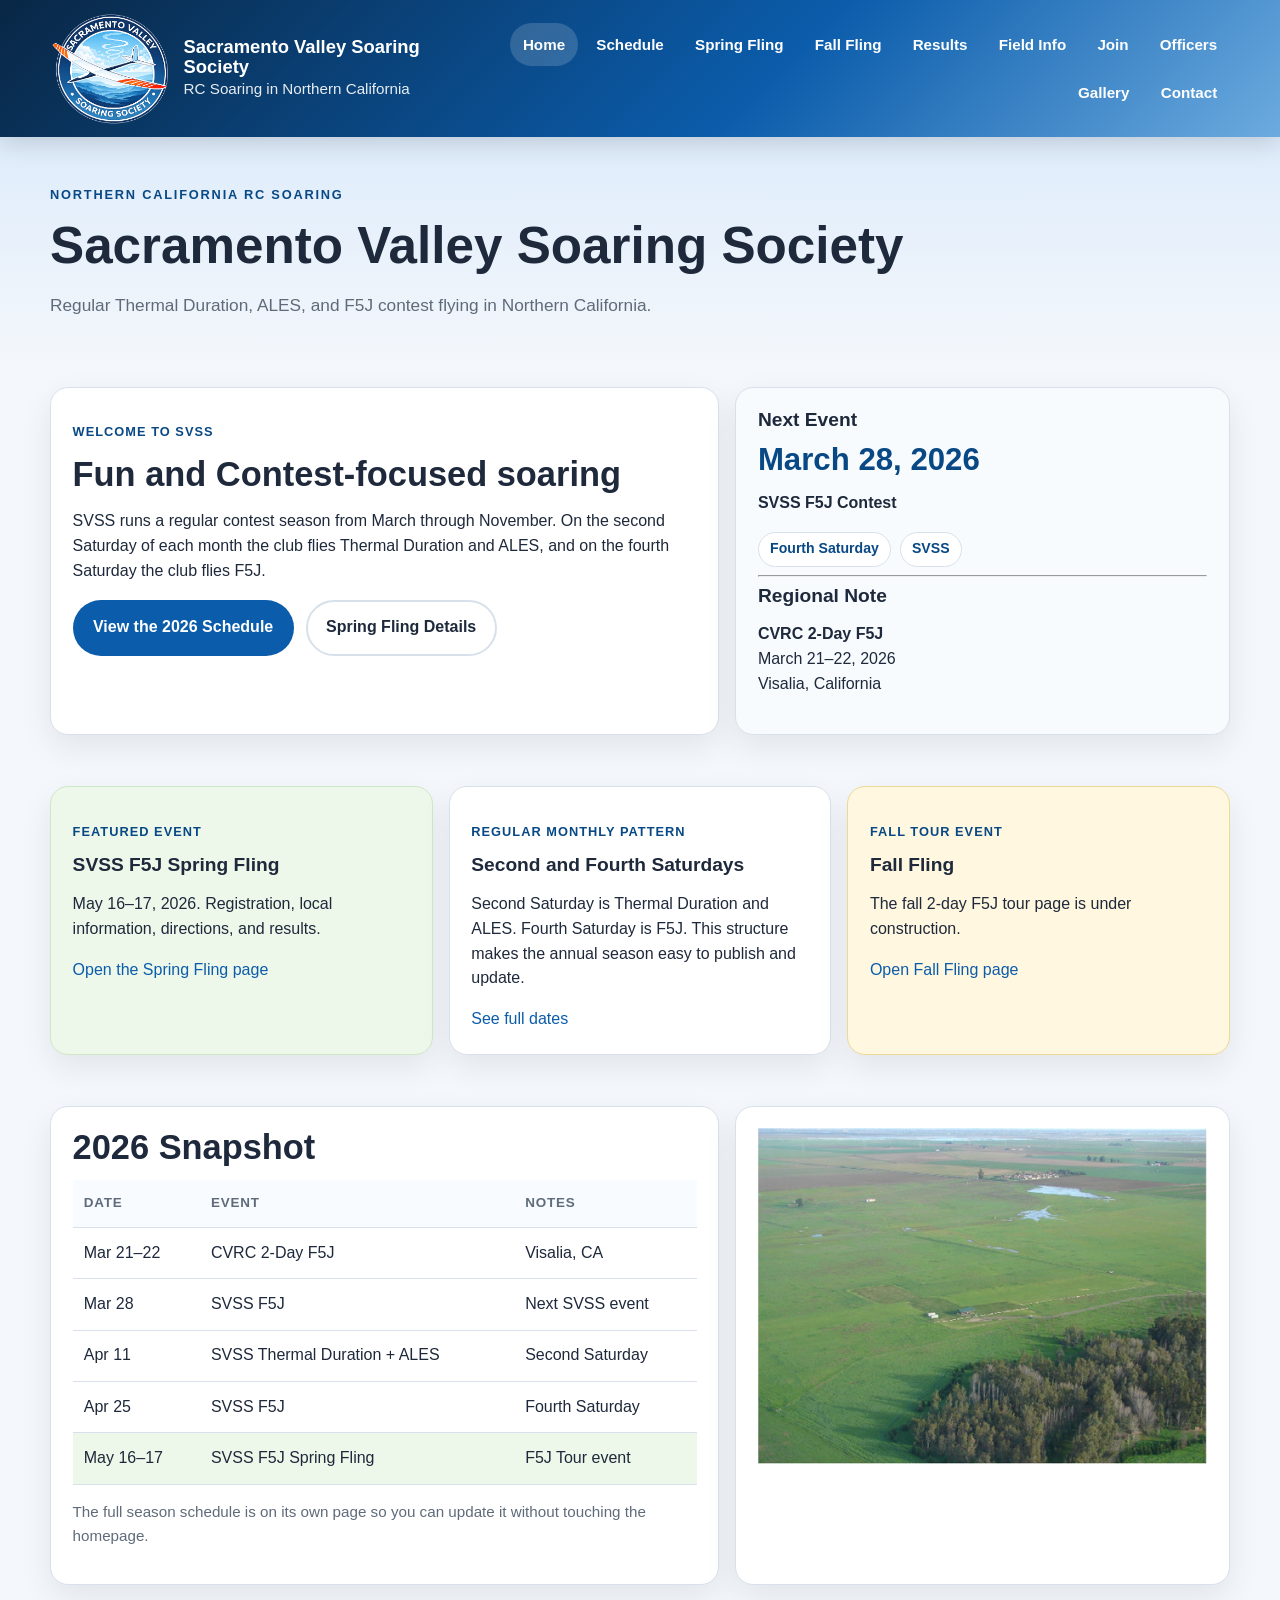
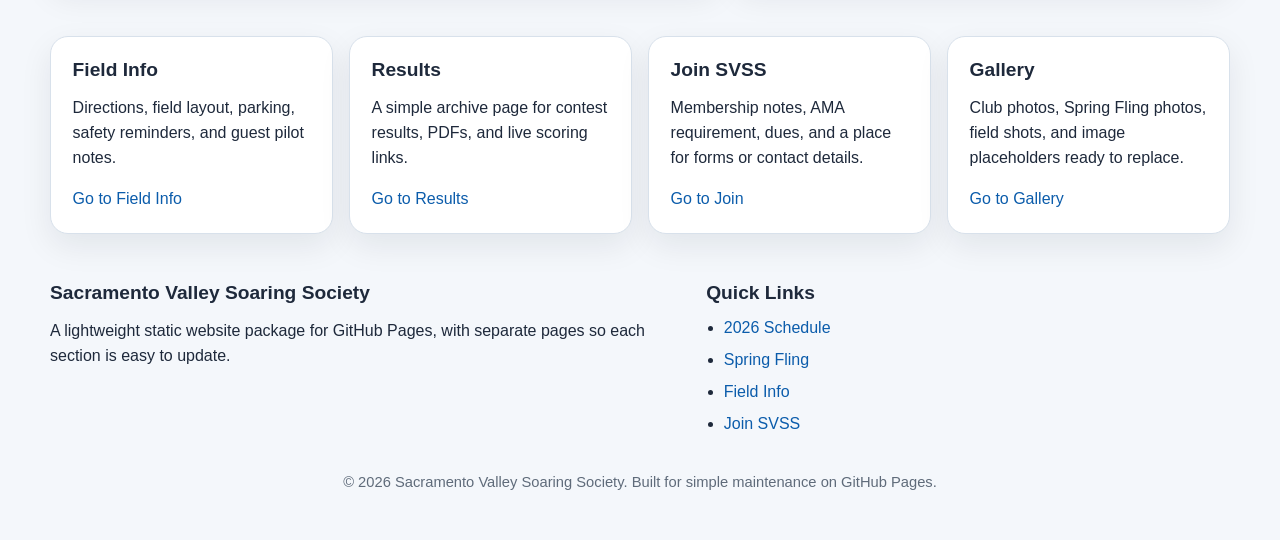
==== index.html @ bd1df6ab "removed some placeholder text" ====
<!DOCTYPE html>
<html lang="en">
<head>
  <meta charset="UTF-8" />
  <meta name="viewport" content="width=device-width, initial-scale=1.0" />
  <title>Home | SVSS</title>
  <meta name="description" content="Sacramento Valley Soaring Society website" />
  <link rel="stylesheet" href="assets/css/styles.css" />
  
</head>
<body>
  <a class="skip-link" href="#main">Skip to content</a>
  <header class="site-header">
    <div class="container header-inner">
      <a class="brand" href="index.html" aria-label="SVSS home">
        <img src="assets/images/svss-logo.png" alt="SVSS logo" class="brand-logo" />
        <div class="brand-text">
          <strong>Sacramento Valley Soaring Society</strong>
          <span>RC Soaring in Northern California</span>
        </div>
      </a>
      <button class="nav-toggle" aria-expanded="false" aria-controls="site-nav">Menu</button>
      <nav id="site-nav" class="site-nav" aria-label="Primary navigation">
        <ul>
          <li><a href="index.html" class="active">Home</a></li>
<li><a href="schedule.html">Schedule</a></li>
<li><a href="spring-fling.html">Spring Fling</a></li>
<li><a href="fall-fling.html">Fall Fling</a></li>
<li><a href="results.html">Results</a></li>
<li><a href="field-info.html">Field Info</a></li>
<li><a href="join.html">Join</a></li>
<li><a href="officers.html">Officers</a></li>
<li><a href="gallery.html">Gallery</a></li>
<li><a href="contact.html">Contact</a></li>
        </ul>
      </nav>
    </div>
  </header>

  <section class="page-hero">
    <div class="container">
      <p class="eyebrow">Northern California RC Soaring</p>
      <h1>Sacramento Valley Soaring Society</h1>
      <p class="lead">Regular Thermal Duration, ALES, and F5J contest flying in Northern California.</p>
    </div>
  </section>

  <main id="main">
    
<section class="content-section">
  <div class="container hero-split">
    <div class="card">
      <p class="kicker">Welcome to SVSS</p>
      <h2>Fun and Contest-focused soaring</h2>
      <p>
        SVSS runs a regular contest season from March through November. On the second Saturday of each month
        the club flies Thermal Duration and ALES, and on the fourth Saturday the club flies F5J.
      </p>

      <div class="button-row">
        <a class="button primary" href="schedule.html">View the 2026 Schedule</a>
        <a class="button secondary" href="spring-fling.html">Spring Fling Details</a>
      </div>
    </div>

    <aside class="card soft">
      <h3>Next Event</h3>
      <div class="event-date">March 28, 2026</div>
      <p><strong>SVSS F5J Contest</strong></p>
      <div class="meta-row">
        <span class="pill">Fourth Saturday</span>
        <span class="pill">SVSS</span>
      </div>
      <hr />
      <h3>Regional Note</h3>
      <p>
        <strong>CVRC 2-Day F5J</strong><br />
        March 21–22, 2026<br />
        Visalia, California
      </p>
    
    </aside>
  </div>
</section>

<section class="content-section">
  <div class="container grid-3">
    <div class="card highlight">
      <p class="kicker">Featured Event</p>
      <h3>SVSS F5J Spring Fling</h3>
      <p>May 16–17, 2026. Registration, local information, directions, and results.</p>
      <a href="spring-fling.html">Open the Spring Fling page</a>
    </div>
    <div class="card">
      <p class="kicker">Regular Monthly Pattern</p>
      <h3>Second and Fourth Saturdays</h3>
      <p>
        Second Saturday is Thermal Duration and ALES. Fourth Saturday is F5J. This structure makes the annual season easy to publish and update.
      </p>
      <a href="schedule.html">See full dates</a>
    </div>
    <div class="card warning">
      <p class="kicker">Fall Tour Event</p>
      <h3>Fall Fling</h3>
      <p>
        The fall 2-day F5J tour page is under construction.
      </p>
      <a href="fall-fling.html">Open Fall Fling page</a>
    </div>
  </div>
</section>

<section class="content-section">
  <div class="container grid-2">
    <div class="card">
      <h2>2026 Snapshot</h2>
      <table>
        <thead>
          <tr><th>Date</th><th>Event</th><th>Notes</th></tr>
        </thead>
        <tbody>
          <tr><td>Mar 21–22</td><td>CVRC 2-Day F5J</td><td>Visalia, CA</td></tr>
          <tr><td>Mar 28</td><td>SVSS F5J</td><td>Next SVSS event</td></tr>
          <tr><td>Apr 11</td><td>SVSS Thermal Duration + ALES</td><td>Second Saturday</td></tr>
          <tr><td>Apr 25</td><td>SVSS F5J</td><td>Fourth Saturday</td></tr>
          <tr class="featured-row"><td>May 16–17</td><td>SVSS F5J Spring Fling</td><td>F5J Tour event</td></tr>
        </tbody>
      </table>
      <p class="small-note">The full season schedule is on its own page so you can update it without touching the homepage.</p>
    </div>
    <div class="card">
      <img src="assets/images/hero-field.png" alt="Placeholder for the flying field hero image" />
    </div>
  </div>
</section>

<section class="content-section">
  <div class="container grid-4">
    <div class="card">
      <h3>Field Info</h3>
      <p>Directions, field layout, parking, safety reminders, and guest pilot notes.</p>
      <a href="field-info.html">Go to Field Info</a>
    </div>
    <div class="card">
      <h3>Results</h3>
      <p>A simple archive page for contest results, PDFs, and live scoring links.</p>
      <a href="results.html">Go to Results</a>
    </div>
    <div class="card">
      <h3>Join SVSS</h3>
      <p>Membership notes, AMA requirement, dues, and a place for forms or contact details.</p>
      <a href="join.html">Go to Join</a>
    </div>
    <div class="card">
      <h3>Gallery</h3>
      <p>Club photos, Spring Fling photos, field shots, and image placeholders ready to replace.</p>
      <a href="gallery.html">Go to Gallery</a>
    </div>
  </div>
</section>

  </main>

  <footer class="site-footer">
    <div class="container footer-grid">
      <div>
        <h3>Sacramento Valley Soaring Society</h3>
        <p>
          A lightweight static website package for GitHub Pages, with separate pages so each section is easy to update.
        </p>
      </div>
      <div>
        <h3>Quick Links</h3>
        <ul class="footer-links">
          <li><a href="schedule.html">2026 Schedule</a></li>
          <li><a href="spring-fling.html">Spring Fling</a></li>
          <li><a href="field-info.html">Field Info</a></li>
          <li><a href="join.html">Join SVSS</a></li>
        </ul>
      </div>
    </div>
    <div class="container footer-bottom">
      <p>© 2026 Sacramento Valley Soaring Society. Built for simple maintenance on GitHub Pages.</p>
    </div>
  </footer>

  <script>
    const toggle = document.querySelector('.nav-toggle');
    const nav = document.querySelector('.site-nav');
    if (toggle && nav) {
      toggle.addEventListener('click', () => {
        const expanded = toggle.getAttribute('aria-expanded') === 'true';
        toggle.setAttribute('aria-expanded', String(!expanded));
        nav.classList.toggle('open');
      });
    }
  </script>
</body>
</html>
---- assets/css/styles.css ----
:root {
  --bg: #f4f7fb;
  --surface: #ffffff;
  --surface-alt: #eef4fb;
  --surface-soft: #f8fbfe;
  --text: #1e293b;
  --muted: #5f6b7a;
  --accent: #0b5cab;
  --accent-dark: #084985;
  --accent-soft: #d9e9fb;
  --highlight: #eef8ea;
  --highlight-border: #cfe7c5;
  --warning: #fff7df;
  --warning-border: #ecd995;
  --border: #d8e1eb;
  --shadow: 0 12px 32px rgba(15, 23, 42, 0.08);
  --radius: 18px;
  --radius-sm: 12px;
  --max: 1180px;
}
* { box-sizing: border-box; }
html { scroll-behavior: smooth; }
body {
  margin: 0;
  font-family: Arial, Helvetica, sans-serif;
  color: var(--text);
  background: var(--bg);
  line-height: 1.55;
}
img { max-width: 100%; display: block; }
a { color: var(--accent); text-decoration: none; }
a:hover { text-decoration: underline; }
.skip-link {
  position: absolute;
  left: -9999px;
  top: 0;
}
.skip-link:focus {
  left: 1rem;
  top: 1rem;
  z-index: 999;
  background: #fff;
  padding: 0.75rem 1rem;
  border-radius: 999px;
  border: 2px solid var(--accent);
}
.container {
  width: min(var(--max), calc(100% - 2rem));
  margin: 0 auto;
}
.site-header {
  position: sticky;
  top: 0;
  z-index: 100;
  background: linear-gradient(135deg, #092745 0%, #0b5cab 60%, #6cabdf 100%);
  color: #fff;
  box-shadow: 0 6px 24px rgba(0, 0, 0, 0.15);
}
.header-inner {
  display: flex;
  align-items: center;
  gap: 1rem;
  justify-content: space-between;
  padding: 0.85rem 0;
}
.brand {
  display: flex;
  align-items: center;
  gap: 0.85rem;
  color: #fff;
  min-width: 0;
}
.brand:hover { text-decoration: none; }
.brand-logo {
  width: 120px;
  height: 110px;
  flex: 0 0 auto;
}
.brand-text {
  display: flex;
  flex-direction: column;
}
.brand-text strong {
  font-size: 1.15rem;
  line-height: 1.1;
}
.brand-text span {
  font-size: 0.95rem;
  opacity: 0.9;
}
.site-nav ul {
  list-style: none;
  display: flex;
  gap: 0.35rem;
  margin: 0;
  padding: 0;
  flex-wrap: wrap;
  justify-content: flex-end;
}
.site-nav a {
  display: inline-block;
  color: #fff;
  padding: 0.6rem 0.8rem;
  border-radius: 999px;
  font-weight: 700;
  font-size: 0.95rem;
}
.site-nav a:hover,
.site-nav a.active {
  text-decoration: none;
  background: rgba(255,255,255,0.16);
}
.nav-toggle {
  display: none;
  border: 1px solid rgba(255,255,255,0.28);
  background: rgba(255,255,255,0.08);
  color: #fff;
  border-radius: 999px;
  padding: 0.6rem 0.95rem;
  font-weight: 700;
}
.page-hero {
  background: linear-gradient(180deg, #deecfb 0%, #f4f7fb 100%);
  padding: 3rem 0 2rem;
}
.eyebrow {
  text-transform: uppercase;
  letter-spacing: 0.14em;
  font-size: 0.8rem;
  font-weight: 800;
  color: var(--accent-dark);
  margin: 0 0 0.75rem;
}
h1, h2, h3 {
  line-height: 1.12;
  margin: 0 0 0.8rem;
}
h1 { font-size: clamp(2rem, 5vw, 3.2rem); }
h2 { font-size: clamp(1.5rem, 3vw, 2.15rem); }
h3 { font-size: 1.2rem; }
.lead {
  max-width: 68ch;
  color: var(--muted);
  font-size: 1.08rem;
}
section.content-section {
  padding: 1.2rem 0 2rem;
}
.grid-2, .grid-3, .grid-4 {
  display: grid;
  gap: 1rem;
}
.grid-2 { grid-template-columns: 1.15fr 0.85fr; }
.grid-3 { grid-template-columns: repeat(3, 1fr); }
.grid-4 { grid-template-columns: repeat(4, 1fr); }
.card {
  background: var(--surface);
  border: 1px solid var(--border);
  border-radius: var(--radius);
  box-shadow: var(--shadow);
  padding: 1.35rem;
}
.card.soft {
  background: var(--surface-soft);
}
.card.highlight {
  background: var(--highlight);
  border-color: var(--highlight-border);
}
.card.warning {
  background: var(--warning);
  border-color: var(--warning-border);
}
.kicker {
  color: var(--accent-dark);
  font-weight: 800;
  text-transform: uppercase;
  letter-spacing: 0.08em;
  font-size: 0.8rem;
}
.button-row {
  display: flex;
  flex-wrap: wrap;
  gap: 0.75rem;
  margin-top: 1rem;
}
.button {
  display: inline-block;
  border-radius: 999px;
  padding: 0.85rem 1.15rem;
  font-weight: 700;
  border: 2px solid transparent;
}
.button.primary {
  background: var(--accent);
  color: #fff;
}
.button.primary:hover {
  text-decoration: none;
  background: var(--accent-dark);
}
.button.secondary {
  background: #fff;
  color: var(--text);
  border-color: var(--border);
}
.button.secondary:hover {
  text-decoration: none;
  border-color: var(--accent);
}
.meta-row {
  display: flex;
  flex-wrap: wrap;
  gap: 0.55rem;
  margin-top: 0.75rem;
}
.pill {
  display: inline-flex;
  align-items: center;
  padding: 0.35rem 0.7rem;
  border: 1px solid var(--border);
  border-radius: 999px;
  background: #fff;
  font-size: 0.88rem;
  font-weight: 700;
  color: var(--accent-dark);
}
.event-date {
  font-size: 1.95rem;
  line-height: 1;
  font-weight: 800;
  color: var(--accent-dark);
  margin-bottom: 0.35rem;
}
.small-note, .muted {
  color: var(--muted);
  font-size: 0.95rem;
}
table {
  width: 100%;
  border-collapse: collapse;
  margin-top: 0.85rem;
}
th, td {
  text-align: left;
  padding: 0.8rem 0.7rem;
  border-bottom: 1px solid var(--border);
  vertical-align: top;
}
thead th {
  text-transform: uppercase;
  letter-spacing: 0.06em;
  font-size: 0.84rem;
  color: var(--muted);
  background: #f8fbff;
}
tbody tr:hover {
  background: #fbfdff;
}
.featured-row {
  background: #eef8ea;
}
.list-clean {
  margin: 0;
  padding-left: 1.1rem;
}
.list-clean li { margin-bottom: 0.45rem; }
.callout {
  padding: 1rem;
  border-radius: var(--radius-sm);
  background: var(--surface-alt);
  border: 1px solid #cfe1f5;
}
.map-placeholder, .photo-placeholder {
  min-height: 240px;
  border-radius: var(--radius-sm);
  border: 1px dashed #b8cadf;
  display: grid;
  place-items: center;
  text-align: center;
  padding: 1rem;
  color: #35526d;
  background:
    linear-gradient(180deg, rgba(255,255,255,0.4), rgba(255,255,255,0.4)),
    repeating-linear-gradient(135deg, #e9f1fa, #e9f1fa 18px, #dfeaf6 18px, #dfeaf6 36px);
}
.site-footer {
  padding: 1rem 0 2rem;
}
.footer-grid {
  display: grid;
  gap: 1rem;
  grid-template-columns: 1.1fr 0.9fr;
}
.footer-links {
  margin: 0;
  padding-left: 1.1rem;
}
.footer-links li { margin-bottom: 0.45rem; }
.footer-bottom {
  color: var(--muted);
  font-size: 0.92rem;
  text-align: center;
  padding-top: 0.75rem;
}
.two-col-list {
  columns: 2;
  gap: 1.5rem;
}
.hero-split {
  display: grid;
  grid-template-columns: 1.15fr 0.85fr;
  gap: 1rem;
}
.banner-note {
  border-left: 4px solid var(--accent);
  padding-left: 1rem;
}
.gallery-grid {
  display: grid;
  gap: 1rem;
  grid-template-columns: repeat(3, 1fr);
}
.gallery-grid figure {
  margin: 0;
}
.gallery-grid img {
  border-radius: var(--radius-sm);
  border: 1px solid var(--border);
  background: #fff;
}
.gallery-grid figcaption {
  margin-top: 0.5rem;
  color: var(--muted);
  font-size: 0.92rem;
}
.code-inline {
  font-family: Menlo, Consolas, monospace;
  background: #f0f5fa;
  padding: 0.1rem 0.35rem;
  border-radius: 6px;
}
@media (max-width: 980px) {
  .grid-2, .grid-3, .grid-4, .hero-split, .footer-grid, .gallery-grid {
    grid-template-columns: 1fr;
  }
  .site-nav {
    display: none;
    width: 100%;
  }
  .site-nav.open { display: block; }
  .site-nav ul {
    flex-direction: column;
    align-items: stretch;
    padding-top: 0.5rem;
  }
  .site-nav a {
    padding: 0.7rem 0.85rem;
  }
  .nav-toggle { display: inline-block; }
  .header-inner {
    flex-wrap: wrap;
  }
  .two-col-list { columns: 1; }
}
@media (max-width: 640px) {
  .page-hero {
    padding-top: 2rem;
  }
  .card {
    padding: 1rem;
  }
  th, td {
    padding: 0.7rem 0.45rem;
  }
  .event-date {
    font-size: 1.55rem;
  }
}
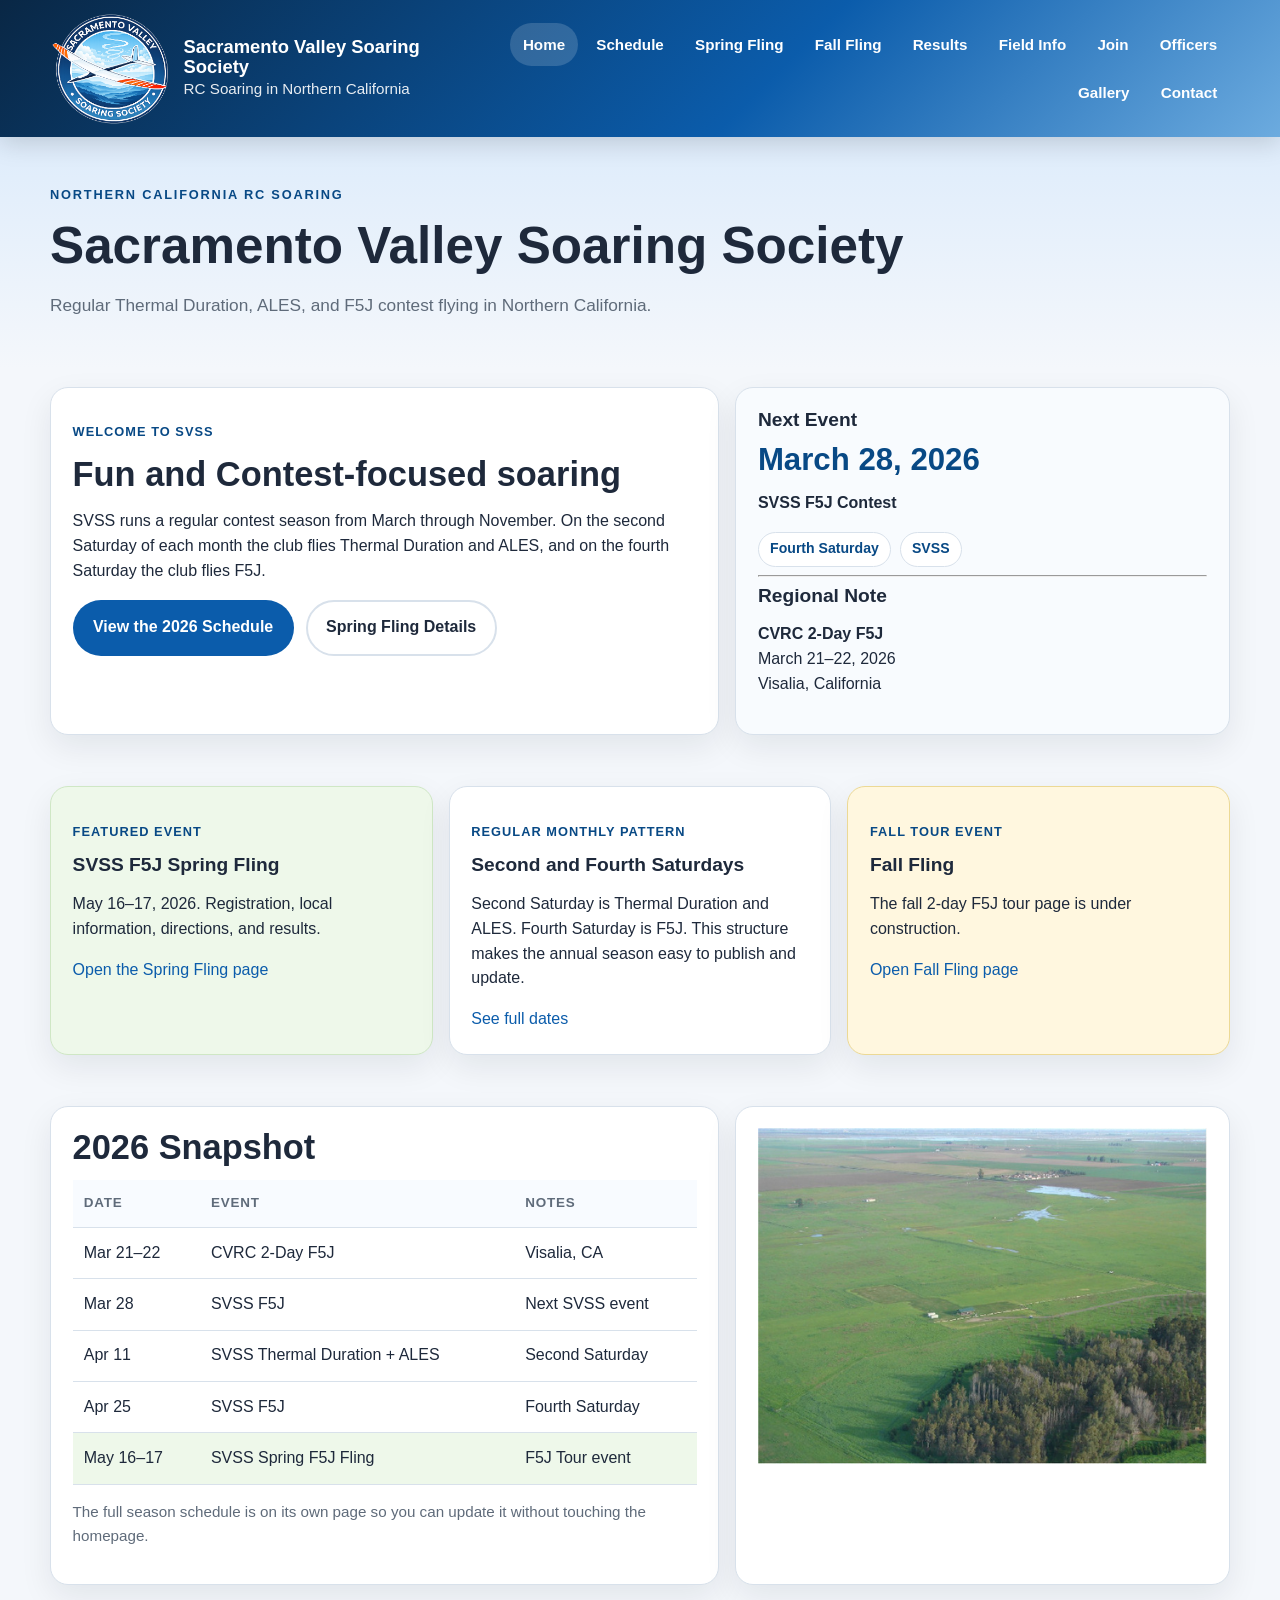
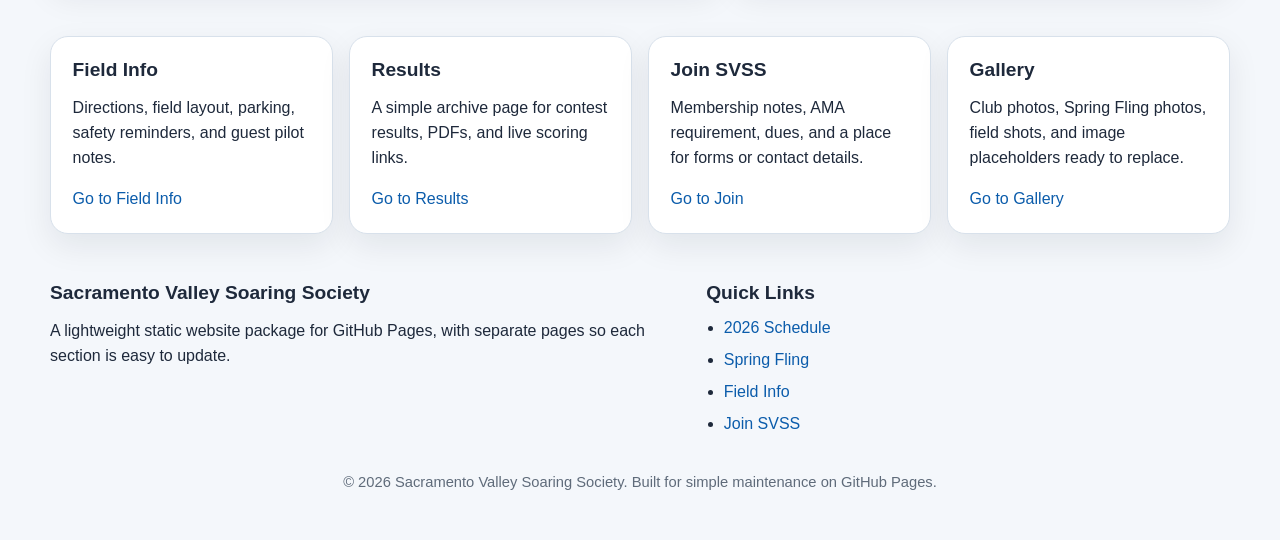
==== commit 2882ce67: "Fixed name to Spring F5J Fling" ====
--- a/index.html
+++ b/index.html
@@ -123,7 +123,7 @@
           <tr><td>Mar 28</td><td>SVSS F5J</td><td>Next SVSS event</td></tr>
           <tr><td>Apr 11</td><td>SVSS Thermal Duration + ALES</td><td>Second Saturday</td></tr>
           <tr><td>Apr 25</td><td>SVSS F5J</td><td>Fourth Saturday</td></tr>
-          <tr class="featured-row"><td>May 16–17</td><td>SVSS F5J Spring Fling</td><td>F5J Tour event</td></tr>
+          <tr class="featured-row"><td>May 16–17</td><td>SVSS Spring F5J Fling</td><td>F5J Tour event</td></tr>
         </tbody>
       </table>
       <p class="small-note">The full season schedule is on its own page so you can update it without touching the homepage.</p>
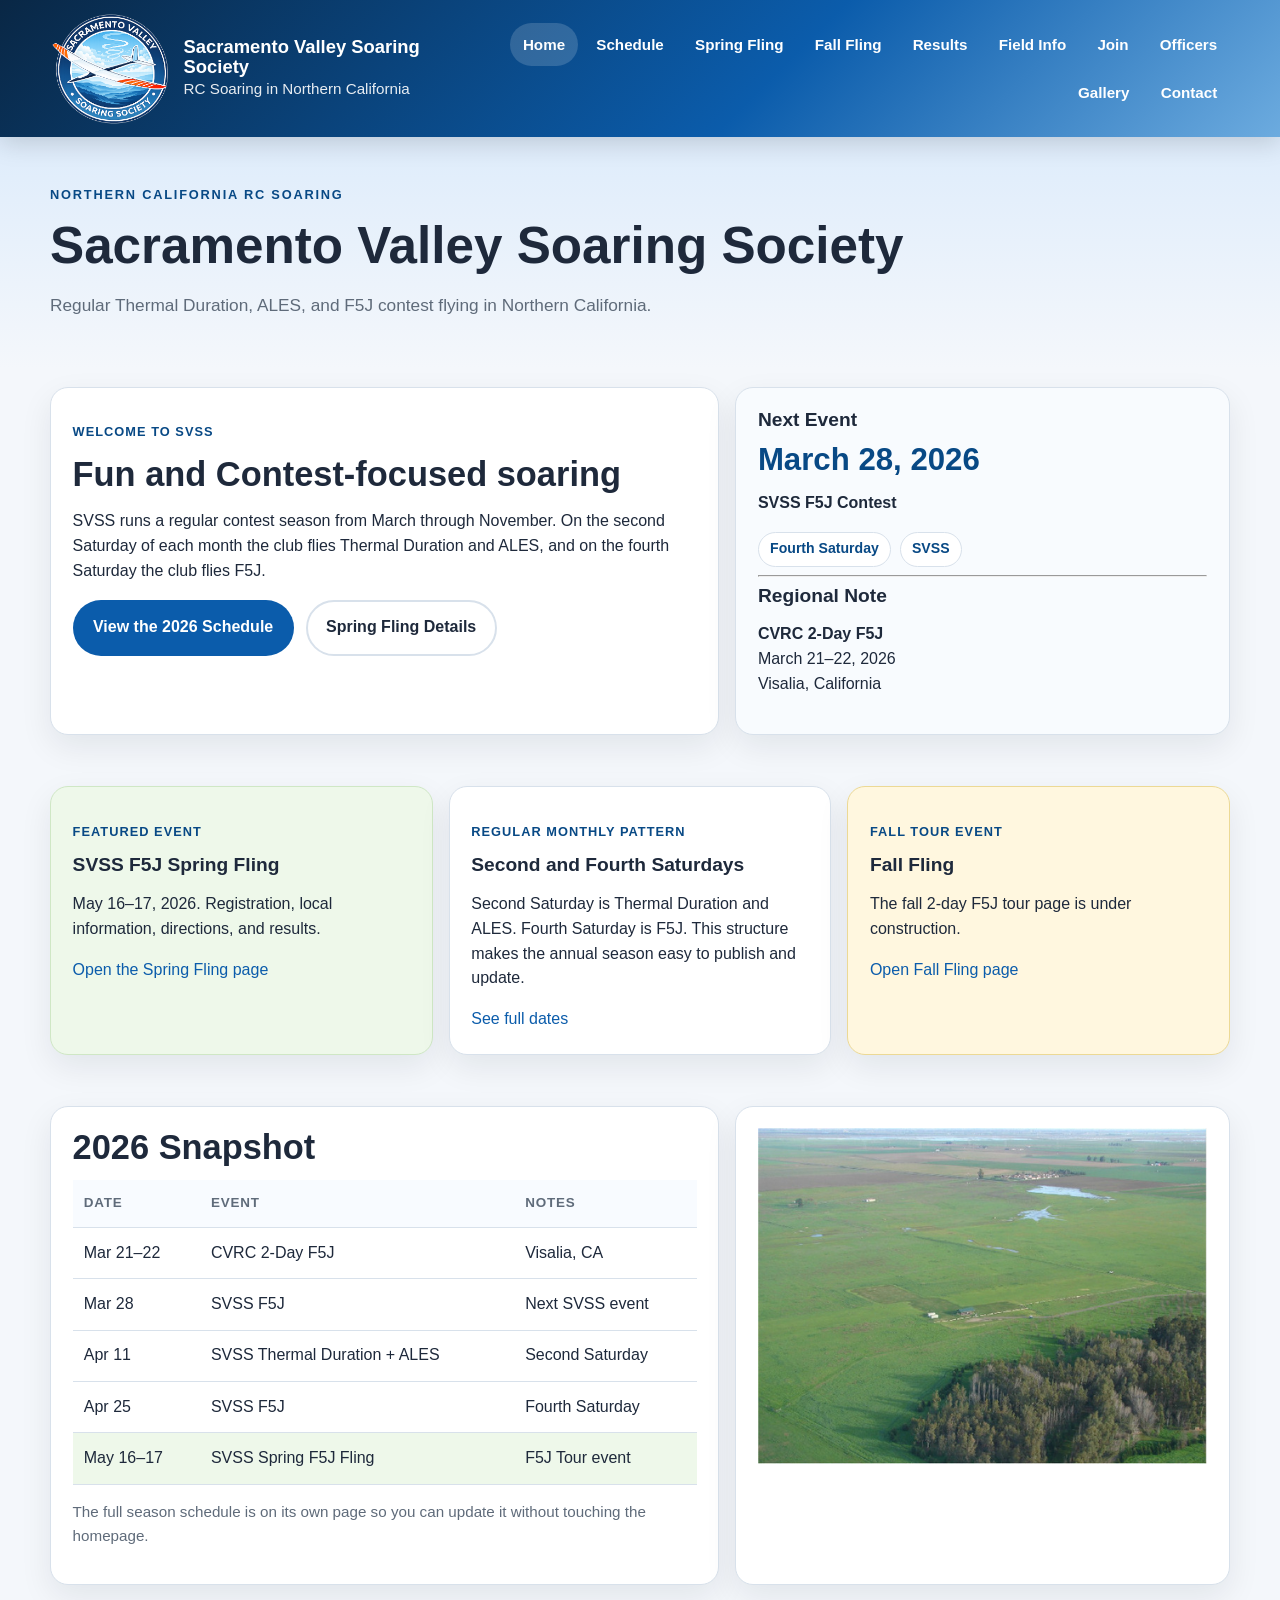
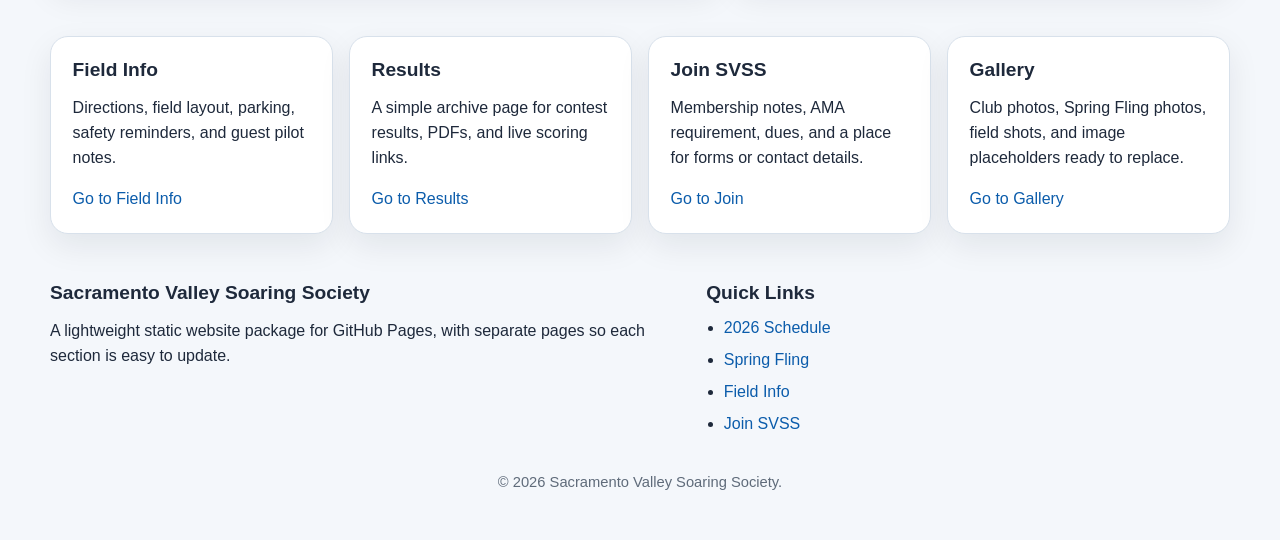
==== commit 89922bce: "footer text updated" ====
--- a/index.html
+++ b/index.html
@@ -180,7 +180,7 @@
       </div>
     </div>
     <div class="container footer-bottom">
-      <p>© 2026 Sacramento Valley Soaring Society. Built for simple maintenance on GitHub Pages.</p>
+      <p>© 2026 Sacramento Valley Soaring Society.</p>
     </div>
   </footer>
 
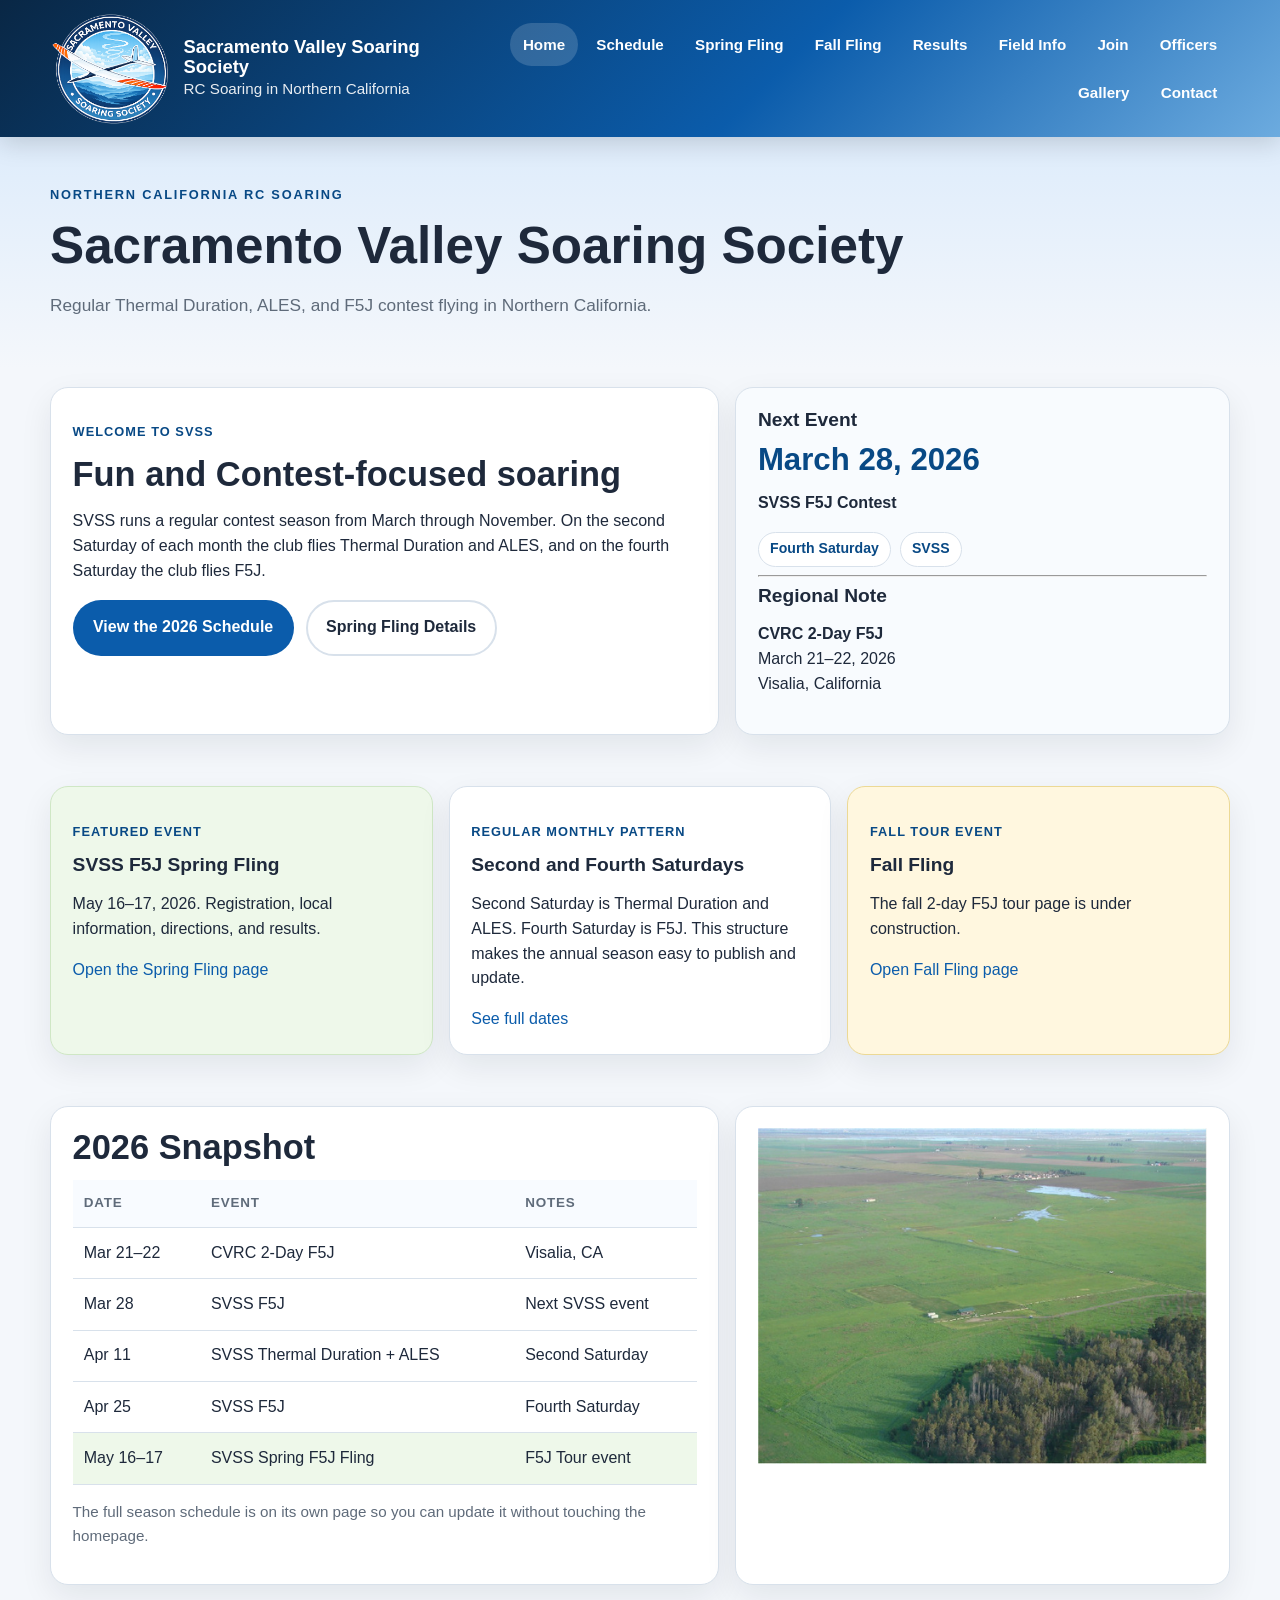
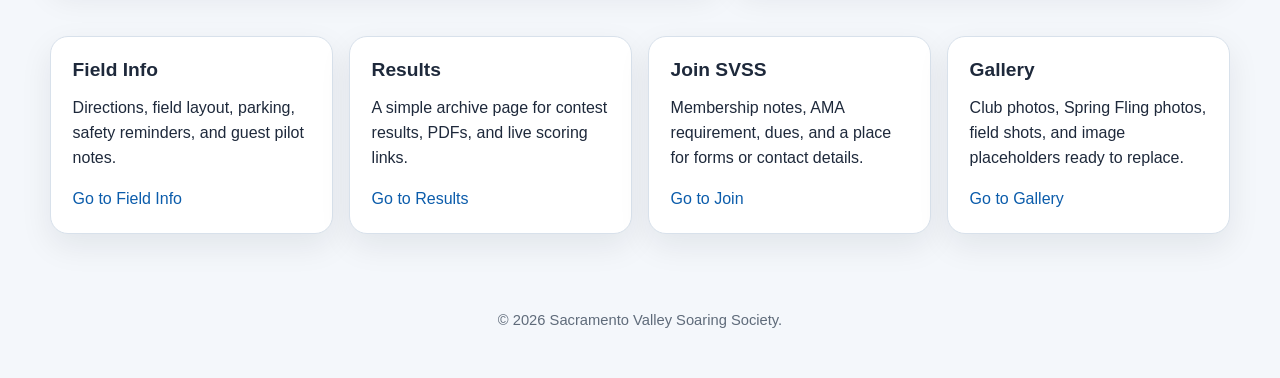
==== commit ac40bda9: "footer cleanup" ====
--- a/index.html
+++ b/index.html
@@ -162,23 +162,7 @@
   </main>
 
   <footer class="site-footer">
-    <div class="container footer-grid">
-      <div>
-        <h3>Sacramento Valley Soaring Society</h3>
-        <p>
-          A lightweight static website package for GitHub Pages, with separate pages so each section is easy to update.
-        </p>
-      </div>
-      <div>
-        <h3>Quick Links</h3>
-        <ul class="footer-links">
-          <li><a href="schedule.html">2026 Schedule</a></li>
-          <li><a href="spring-fling.html">Spring Fling</a></li>
-          <li><a href="field-info.html">Field Info</a></li>
-          <li><a href="join.html">Join SVSS</a></li>
-        </ul>
-      </div>
-    </div>
+
     <div class="container footer-bottom">
       <p>© 2026 Sacramento Valley Soaring Society.</p>
     </div>
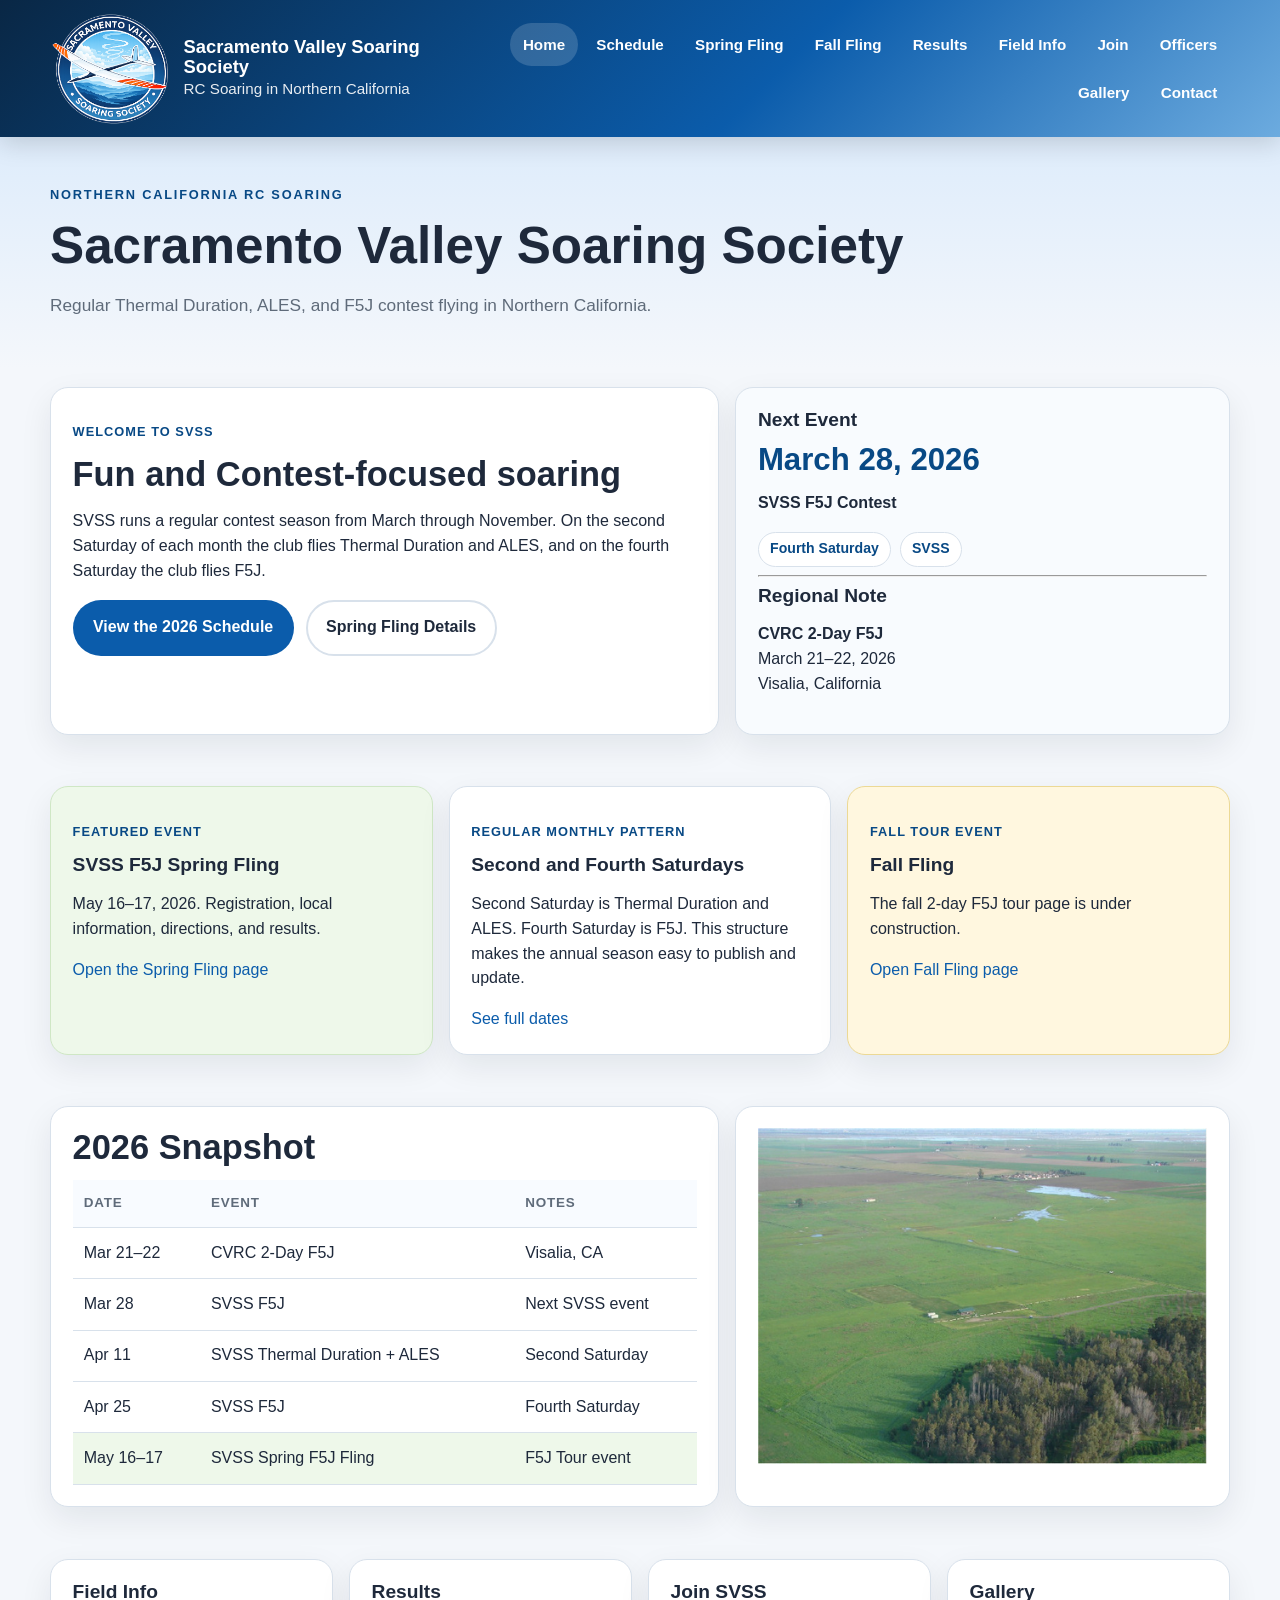
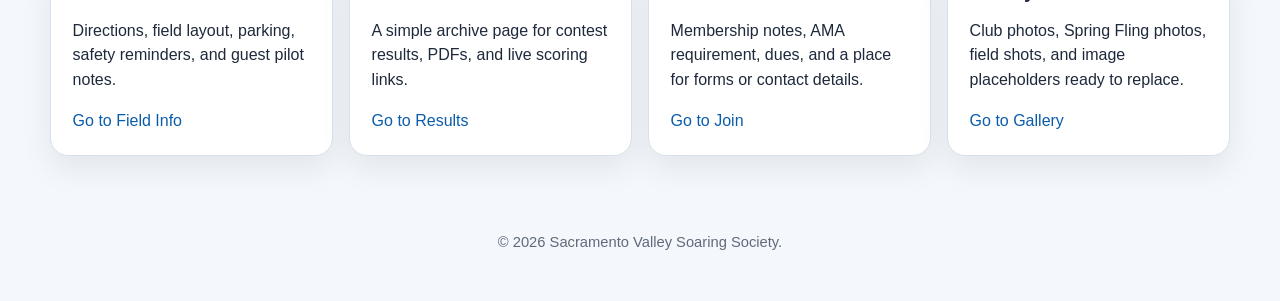
==== commit b8138c44: "cruft removal" ====
--- a/index.html
+++ b/index.html
@@ -126,7 +126,7 @@
           <tr class="featured-row"><td>May 16–17</td><td>SVSS Spring F5J Fling</td><td>F5J Tour event</td></tr>
         </tbody>
       </table>
-      <p class="small-note">The full season schedule is on its own page so you can update it without touching the homepage.</p>
+ 
     </div>
     <div class="card">
       <img src="assets/images/hero-field.png" alt="Placeholder for the flying field hero image" />
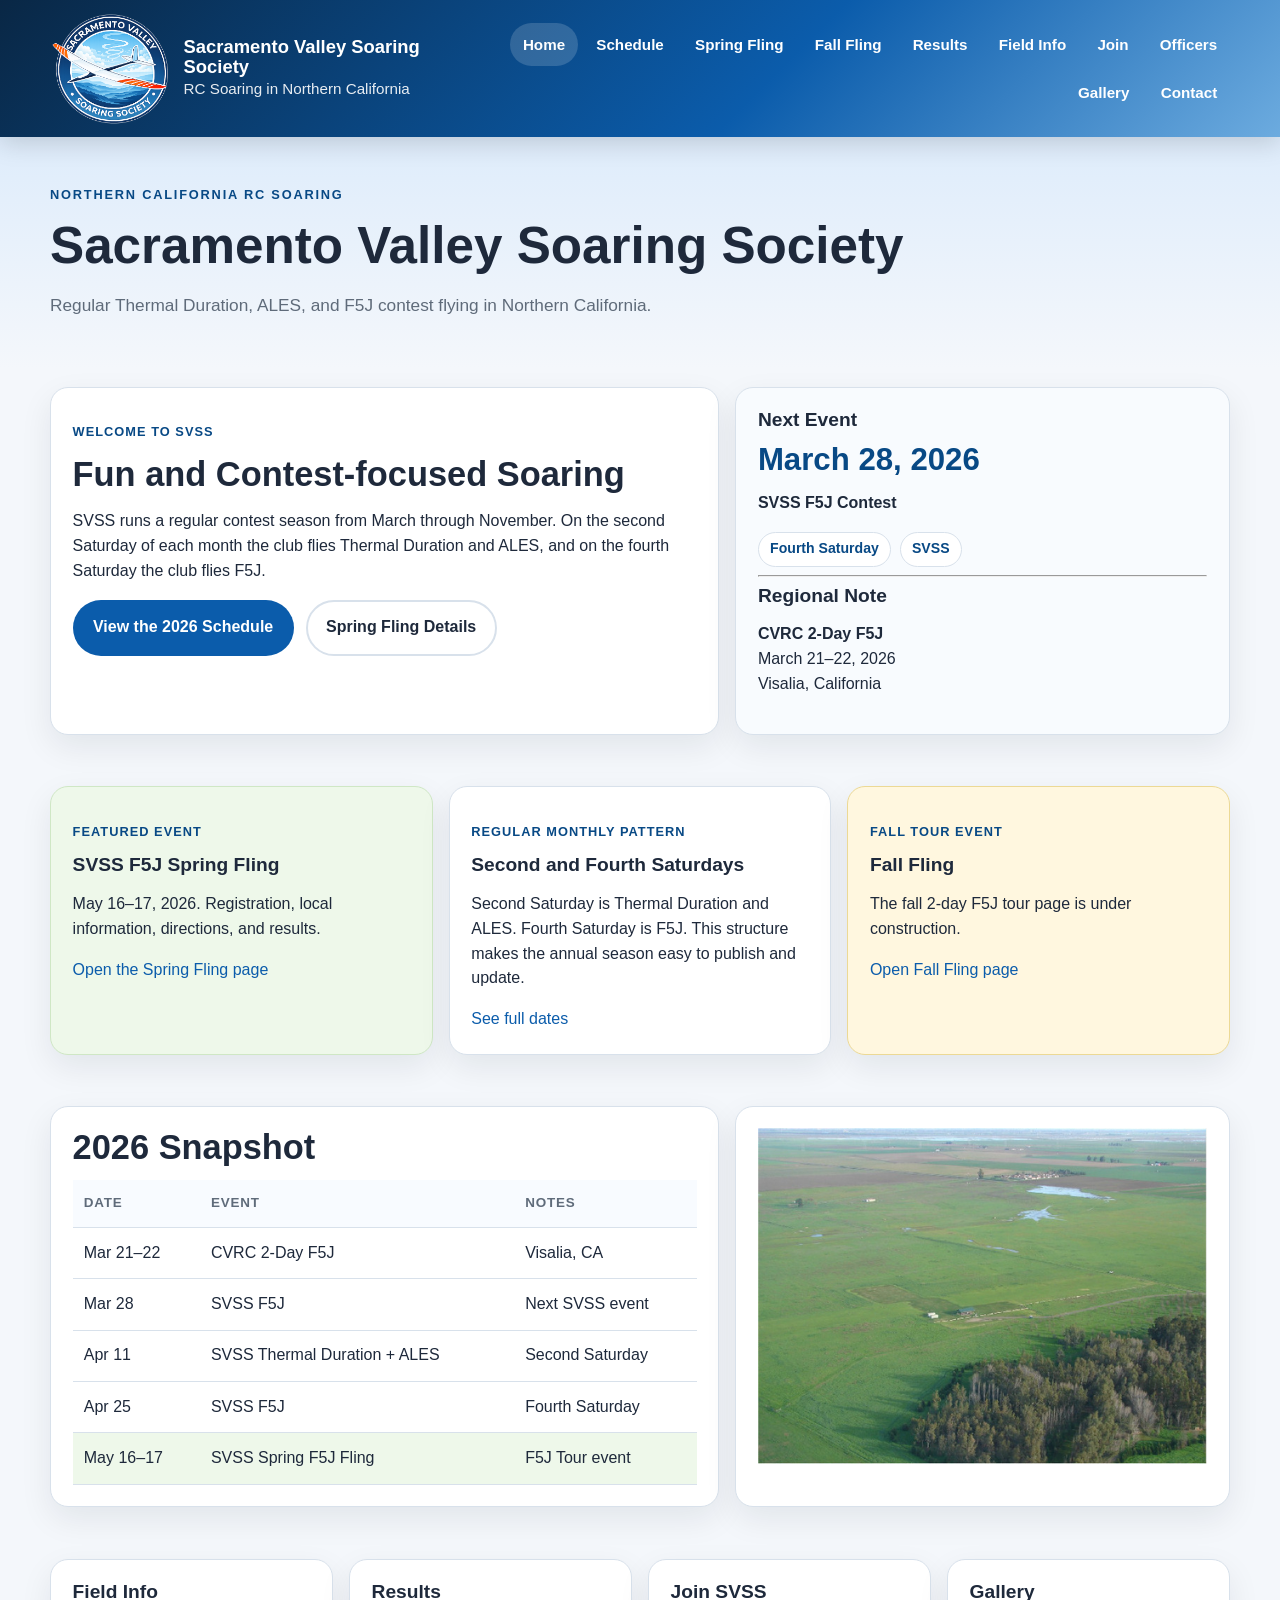
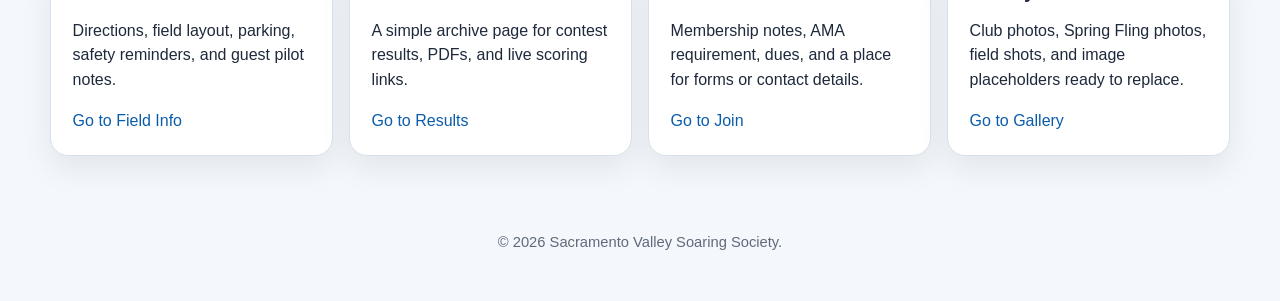
==== commit cfef641c: "fixed a cap" ====
--- a/index.html
+++ b/index.html
@@ -51,7 +51,7 @@
   <div class="container hero-split">
     <div class="card">
       <p class="kicker">Welcome to SVSS</p>
-      <h2>Fun and Contest-focused soaring</h2>
+      <h2>Fun and Contest-focused Soaring</h2>
       <p>
         SVSS runs a regular contest season from March through November. On the second Saturday of each month
         the club flies Thermal Duration and ALES, and on the fourth Saturday the club flies F5J.
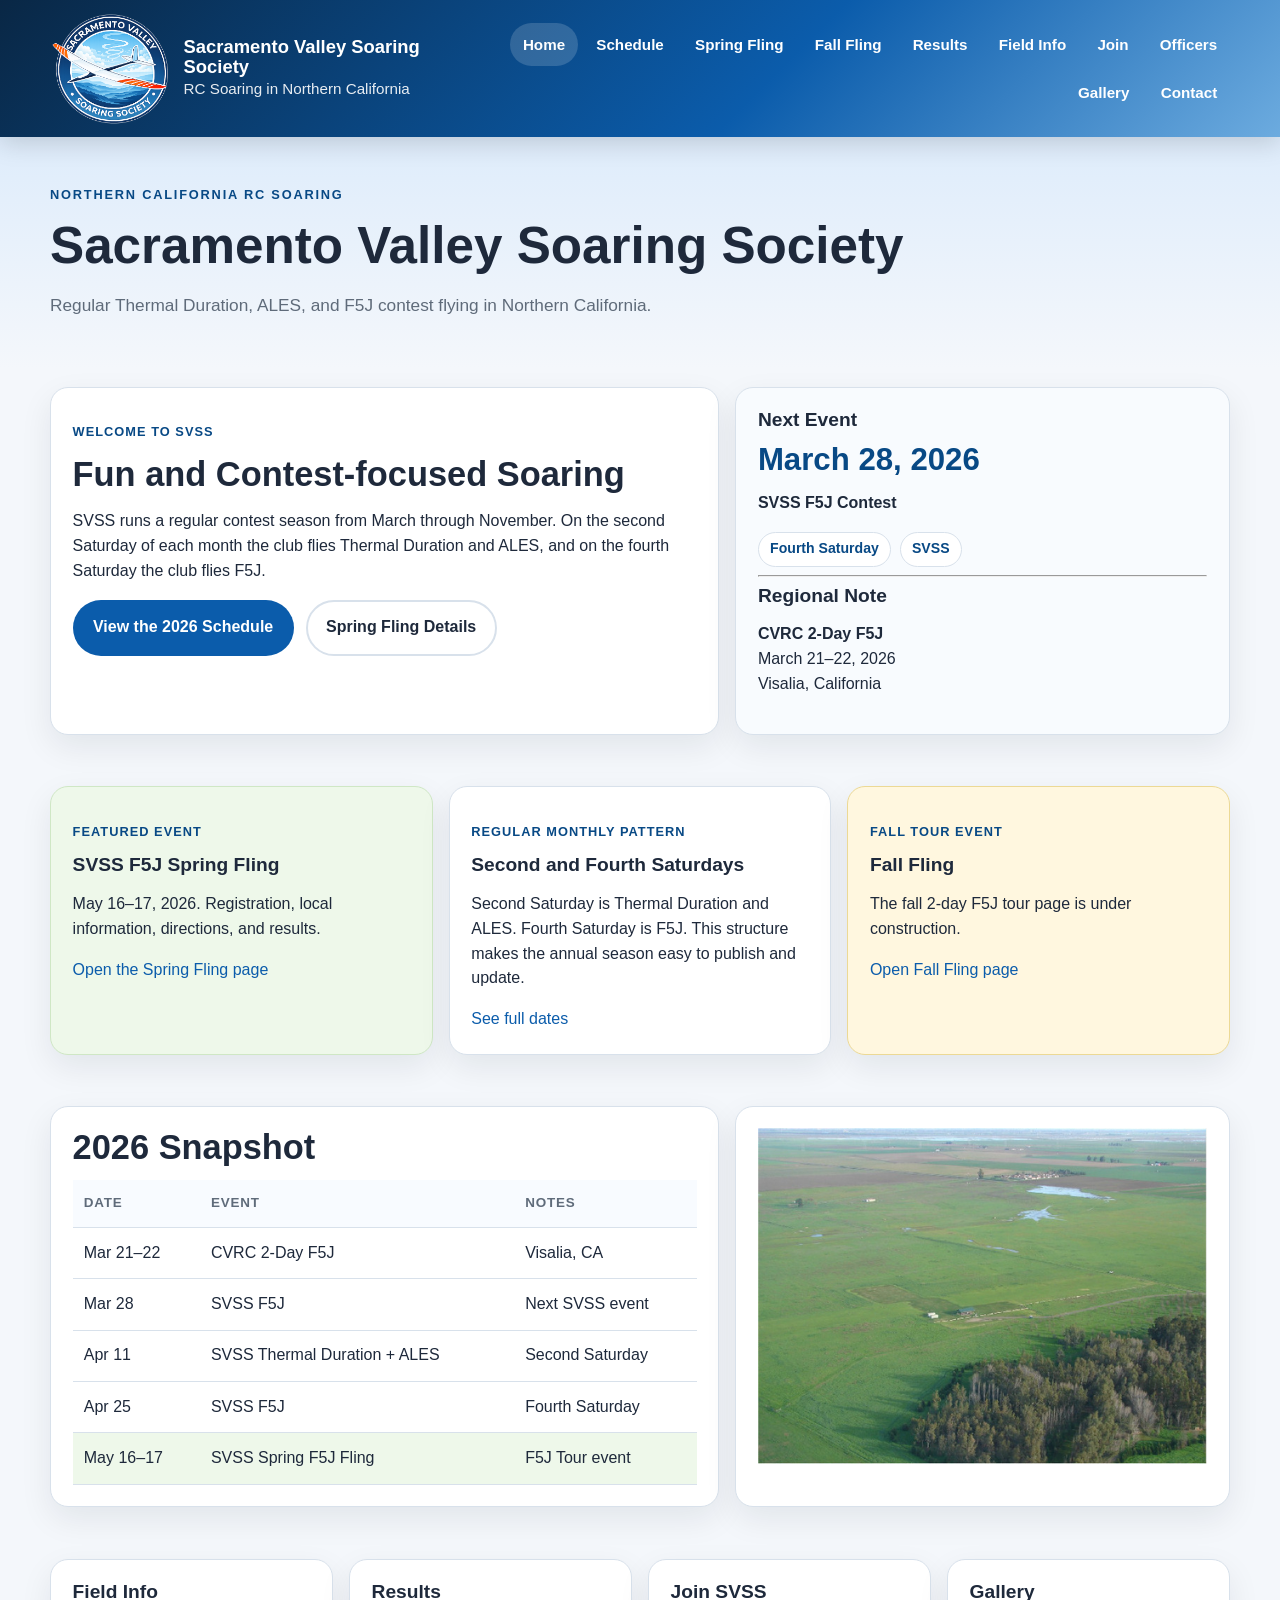
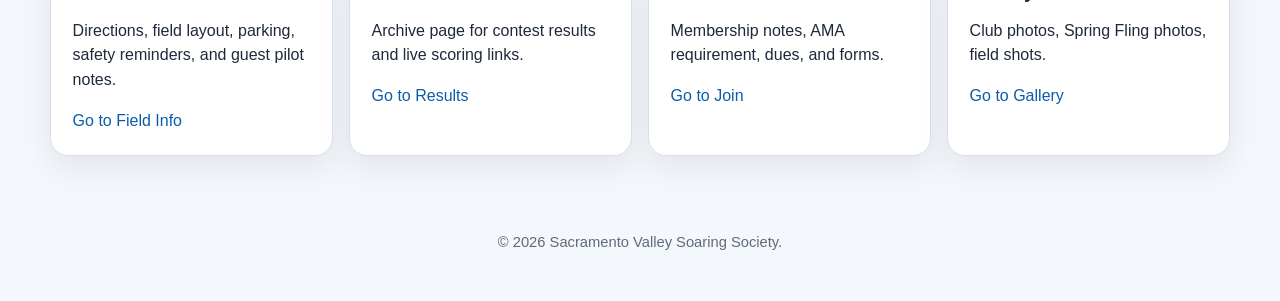
==== commit 53f93b13: "removed more cruft" ====
--- a/index.html
+++ b/index.html
@@ -143,17 +143,17 @@
     </div>
     <div class="card">
       <h3>Results</h3>
-      <p>A simple archive page for contest results, PDFs, and live scoring links.</p>
+      <p>Archive page for contest results and live scoring links.</p>
       <a href="results.html">Go to Results</a>
     </div>
     <div class="card">
       <h3>Join SVSS</h3>
-      <p>Membership notes, AMA requirement, dues, and a place for forms or contact details.</p>
+      <p>Membership notes, AMA requirement, dues, and forms.</p>
       <a href="join.html">Go to Join</a>
     </div>
     <div class="card">
       <h3>Gallery</h3>
-      <p>Club photos, Spring Fling photos, field shots, and image placeholders ready to replace.</p>
+      <p>Club photos, Spring Fling photos, field shots.</p>
       <a href="gallery.html">Go to Gallery</a>
     </div>
   </div>
